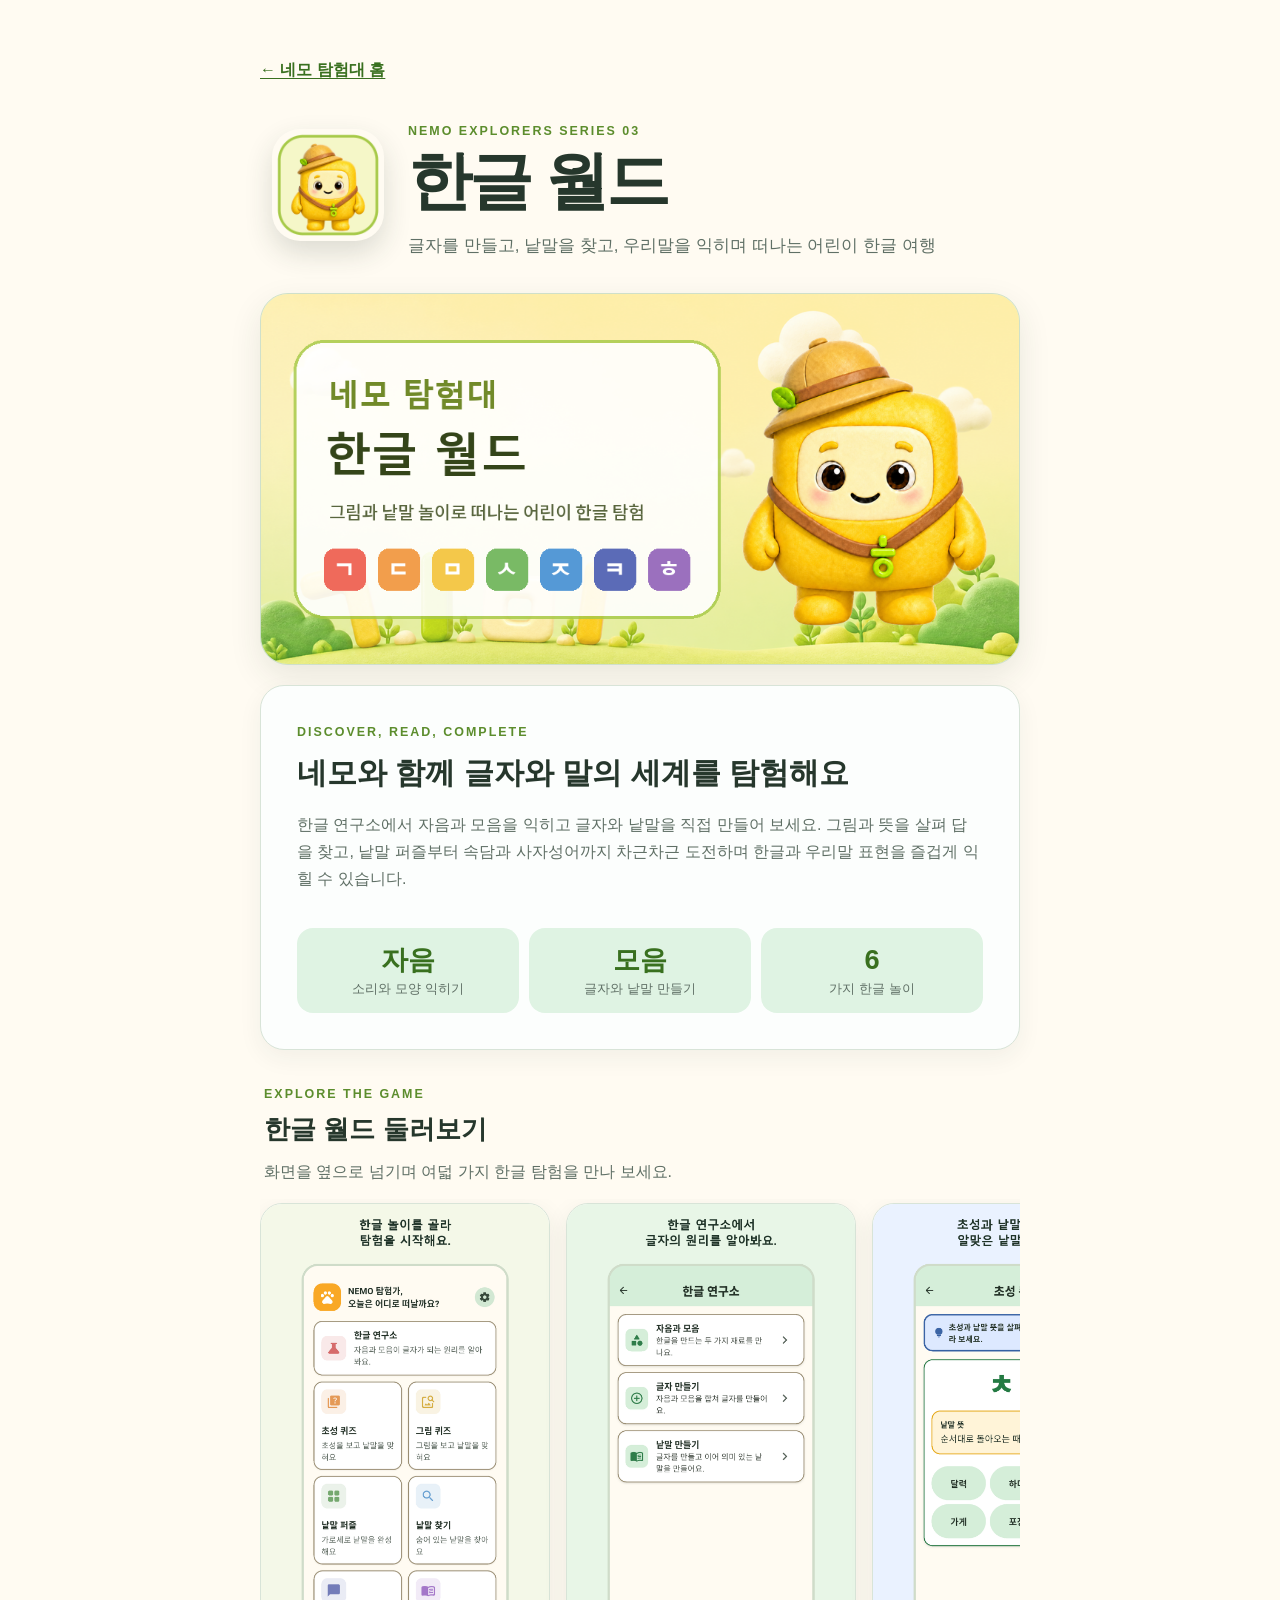
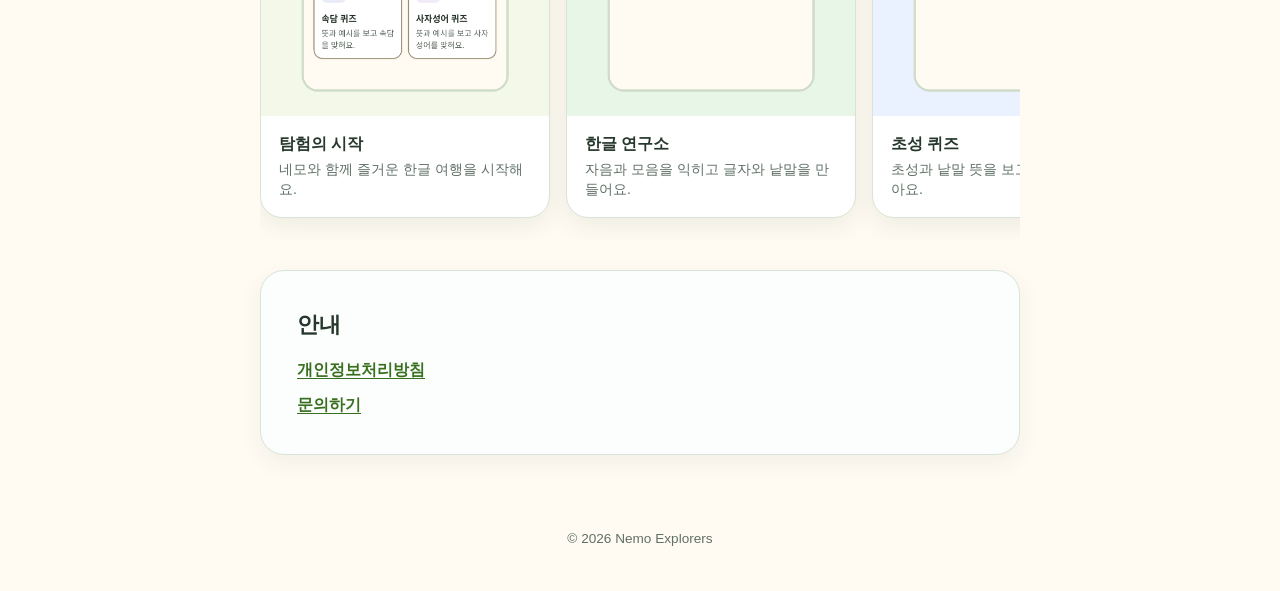
==== hangeul-world/index.html @ b6f141a6 "Add Hangeul World page" ====
<!doctype html>
<html lang="ko">
<head>
  <meta charset="utf-8">
  <meta name="viewport" content="width=device-width, initial-scale=1">
  <meta name="description" content="그림, 낱말, 퀴즈와 퍼즐을 통해 한글과 우리말 표현을 익히는 어린이 한글 놀이 앱">
  <meta property="og:title" content="한글 월드 | 네모 탐험대">
  <meta property="og:description" content="글자를 만들고, 낱말을 찾고, 우리말을 익히며 떠나는 어린이 한글 여행">
  <meta property="og:image" content="https://nemoexplorers.github.io/hangeul-world/google_play/assets/feature_graphic_1024x500.png">
  <meta property="og:type" content="website">
  <meta property="og:url" content="https://nemoexplorers.github.io/hangeul-world/">
  <meta name="twitter:card" content="summary_large_image">
  <title>한글 월드 | 네모 탐험대</title>
  <link rel="stylesheet" href="../styles.css">
</head>
<body>
  <main class="shell">
    <a class="back" href="../">← 네모 탐험대 홈</a>

    <section class="hero product-hero" aria-labelledby="product-title">
      <img class="product-app-icon" src="google_play/assets/app_icon_512.png" width="512" height="512" alt="한글 월드 앱 아이콘">
      <div>
        <p class="eyebrow">NEMO EXPLORERS SERIES 03</p>
        <h1 id="product-title">한글 월드</h1>
        <p class="lead">글자를 만들고, 낱말을 찾고, 우리말을 익히며 떠나는 어린이 한글 여행</p>
      </div>
    </section>

    <figure class="product-feature">
      <img src="google_play/assets/feature_graphic_1024x500.png" width="1024" height="500" alt="한글과 우리말 놀이를 소개하는 한글 월드 대표 그림" fetchpriority="high">
    </figure>

    <section class="card product-introduction" aria-labelledby="about-title">
      <div>
        <p class="eyebrow">DISCOVER, READ, COMPLETE</p>
        <h2 id="about-title">네모와 함께 글자와 말의 세계를 탐험해요</h2>
        <p>한글 연구소에서 자음과 모음을 익히고 글자와 낱말을 직접 만들어 보세요. 그림과 뜻을 살펴 답을 찾고, 낱말 퍼즐부터 속담과 사자성어까지 차근차근 도전하며 한글과 우리말 표현을 즐겁게 익힐 수 있습니다.</p>
      </div>
      <dl class="product-facts" aria-label="게임 주요 구성">
        <div><dt>자음</dt><dd>소리와 모양 익히기</dd></div>
        <div><dt>모음</dt><dd>글자와 낱말 만들기</dd></div>
        <div><dt>6</dt><dd>가지 한글 놀이</dd></div>
      </dl>
    </section>

    <section class="product-gallery-section" aria-labelledby="gallery-title">
      <div class="section-heading">
        <p class="eyebrow">EXPLORE THE GAME</p>
        <h2 id="gallery-title">한글 월드 둘러보기</h2>
        <p>화면을 옆으로 넘기며 여덟 가지 한글 탐험을 만나 보세요.</p>
      </div>
      <div class="product-gallery" tabindex="0" aria-label="게임 화면 모음">
        <figure class="screenshot-card">
          <img src="google_play/screenshots/01_home.png" width="1080" height="1920" alt="한글 월드 메인 화면" loading="lazy">
          <figcaption><strong>탐험의 시작</strong><span>네모와 함께 즐거운 한글 여행을 시작해요.</span></figcaption>
        </figure>
        <figure class="screenshot-card">
          <img src="google_play/screenshots/02_laboratory.png" width="1080" height="1920" alt="한글 연구소 화면" loading="lazy">
          <figcaption><strong>한글 연구소</strong><span>자음과 모음을 익히고 글자와 낱말을 만들어요.</span></figcaption>
        </figure>
        <figure class="screenshot-card">
          <img src="google_play/screenshots/03_chosung_quiz.png" width="1080" height="1920" alt="초성 퀴즈 화면" loading="lazy">
          <figcaption><strong>초성 퀴즈</strong><span>초성과 낱말 뜻을 보고 알맞은 낱말을 찾아요.</span></figcaption>
        </figure>
        <figure class="screenshot-card">
          <img src="google_play/screenshots/04_picture_quiz.png" width="1080" height="1920" alt="그림 퀴즈 화면" loading="lazy">
          <figcaption><strong>그림 퀴즈</strong><span>그림을 자세히 살펴보고 알맞은 낱말을 맞혀요.</span></figcaption>
        </figure>
        <figure class="screenshot-card">
          <img src="google_play/screenshots/05_word_puzzle.png" width="1080" height="1920" alt="낱말 퍼즐 화면" loading="lazy">
          <figcaption><strong>낱말 퍼즐</strong><span>가로와 세로 낱말의 뜻을 보고 글자를 채워요.</span></figcaption>
        </figure>
        <figure class="screenshot-card">
          <img src="google_play/screenshots/06_word_find.png" width="1080" height="1920" alt="낱말 찾기 화면" loading="lazy">
          <figcaption><strong>낱말 찾기</strong><span>4×4 글자판에 숨어 있는 낱말을 찾아요.</span></figcaption>
        </figure>
        <figure class="screenshot-card">
          <img src="google_play/screenshots/07_proverb_quiz.png" width="1080" height="1920" alt="속담 퀴즈 화면" loading="lazy">
          <figcaption><strong>속담 퀴즈</strong><span>뜻과 예시를 살펴 알맞은 우리말 속담을 골라요.</span></figcaption>
        </figure>
        <figure class="screenshot-card">
          <img src="google_play/screenshots/08_idiom_quiz.png" width="1080" height="1920" alt="사자성어 퀴즈 화면" loading="lazy">
          <figcaption><strong>사자성어 퀴즈</strong><span>뜻과 예시를 읽고 알맞은 사자성어를 찾아요.</span></figcaption>
        </figure>
      </div>
    </section>

    <section class="card links" aria-labelledby="product-info-title">
      <h2 id="product-info-title">안내</h2>
      <a href="../privacy/">개인정보처리방침</a>
      <a href="mailto:nemoexplorers.official@gmail.com">문의하기</a>
    </section>
  </main>
  <footer>© 2026 Nemo Explorers</footer>
</body>
</html>
---- styles.css ----
:root {
  color-scheme: light;
  --ink: #26372c;
  --muted: #607066;
  --green: #82bd3f;
  --mint: #dff3e3;
  --cream: #fffbf2;
  --line: #d8e4d8;
  --white: #ffffff;
}

* { box-sizing: border-box; }

body {
  margin: 0;
  color: var(--ink);
  background: var(--cream);
  font-family: -apple-system, BlinkMacSystemFont, "Segoe UI", "Noto Sans KR", sans-serif;
  line-height: 1.7;
}

.shell {
  width: min(760px, calc(100% - 32px));
  margin: 0 auto;
  padding: 56px 0 36px;
}

.hero { text-align: center; padding: 28px 12px 44px; }
.eyebrow { margin: 12px 0 4px; color: #5c8d2d; font-size: .78rem; font-weight: 800; letter-spacing: .16em; }
h1 { margin: 0; font-size: clamp(2.25rem, 8vw, 4rem); line-height: 1.12; letter-spacing: -.045em; }
h1 small { font-size: .48em; font-weight: 650; letter-spacing: -.02em; }
.lead { max-width: 560px; margin: 22px auto 0; color: var(--muted); font-size: 1.06rem; }

.mark {
  display: grid;
  grid-template-columns: repeat(2, 30px);
  grid-template-rows: repeat(2, 30px);
  justify-content: center;
  gap: 4px;
}
.mark span { display: block; border-radius: 7px; background: var(--green); box-shadow: inset 0 -3px 0 #6ca42f; }
.mark span:first-child { grid-column: 1 / 3; width: 30px; justify-self: center; }

.card {
  margin: 16px 0;
  padding: clamp(22px, 5vw, 36px);
  border: 1px solid var(--line);
  border-radius: 24px;
  background: color-mix(in srgb, var(--white) 92%, var(--mint));
  box-shadow: 0 8px 24px rgba(38, 55, 44, .06);
}

h2 { margin: 0 0 12px; font-size: 1.35rem; }
h3 { margin: 30px 0 8px; font-size: 1.08rem; }
p { margin: 8px 0; }
ul { padding-left: 22px; }
a { color: #39701f; font-weight: 700; text-underline-offset: 3px; }
.links { display: grid; gap: 8px; }
.links h2 { margin-bottom: 4px; }

.introduction { position: relative; overflow: hidden; }
.introduction::after {
  content: "";
  position: absolute;
  width: 150px;
  height: 150px;
  right: -64px;
  bottom: -76px;
  border-radius: 36px;
  background: var(--mint);
  transform: rotate(18deg);
  z-index: 0;
}
.introduction > * { position: relative; z-index: 1; }
.introduction .eyebrow { margin: 0 0 4px; }
.introduction h2 { font-size: clamp(1.45rem, 5vw, 1.9rem); }
.introduction p:not(.eyebrow) { max-width: 650px; color: var(--muted); }
.introduction p + p { margin-top: 16px; }

.section-heading { margin: 10px 4px 14px; }
.section-heading .eyebrow { margin-bottom: 2px; }
.section-heading h2 { margin: 0; font-size: 1.65rem; }

.series-card {
  display: grid;
  grid-template-columns: 112px 1fr;
  gap: clamp(20px, 5vw, 36px);
  align-items: center;
  margin: 0 0 24px;
  padding: clamp(24px, 6vw, 42px);
  color: inherit;
  text-decoration: none;
  border: 1px solid #cfe0ca;
  border-radius: 28px;
  background: linear-gradient(135deg, #f5fff1, #e4f4df);
  box-shadow: 0 10px 30px rgba(38, 55, 44, .08);
  transition: transform .18s ease, box-shadow .18s ease;
}
.series-card:hover { transform: translateY(-3px); box-shadow: 0 14px 34px rgba(38, 55, 44, .12); }
.series-copy h3 { margin: 2px 0 8px; font-size: clamp(1.55rem, 5vw, 2.1rem); }
.series-copy p { color: var(--muted); }
.series-label { margin: 0 !important; color: #5c8d2d !important; font-size: .82rem; font-weight: 800; }
.series-link { display: inline-block; margin-top: 10px; color: #39701f; font-weight: 800; }

.series-icon {
  display: grid;
  grid-template-columns: repeat(3, 30px);
  grid-template-rows: repeat(2, 30px);
  gap: 5px;
  justify-content: center;
}
.series-icon span { border-radius: 7px; background: #74b6e8; box-shadow: inset 0 -3px 0 #5799cb; }
.series-icon span:first-child { grid-column: 2; }
.series-icon span:nth-child(2) { grid-row: 2; grid-column: 1; }
.series-icon span:nth-child(3) { grid-row: 2; grid-column: 2; }
.series-icon span:nth-child(4) { grid-row: 2; grid-column: 3; }
.series-app-icon {
  display: block;
  width: 96px;
  height: 96px;
  justify-self: center;
  border-radius: 25%;
  box-shadow: 0 8px 20px rgba(38, 55, 44, .14);
}
.series-icon-large { grid-template-columns: repeat(3, 36px); grid-template-rows: repeat(2, 36px); gap: 6px; }
.product-hero {
  display: grid;
  grid-template-columns: 112px 1fr;
  gap: 24px;
  align-items: center;
  padding: 8px 12px 32px;
  text-align: left;
}
.product-hero .lead { margin: 14px 0 0; }
.product-app-icon {
  display: block;
  width: 112px;
  height: 112px;
  border-radius: 25%;
  box-shadow: 0 12px 28px rgba(38, 55, 44, .16);
}

.product-feature {
  margin: 0 0 20px;
  overflow: hidden;
  border: 1px solid #cfe0ca;
  border-radius: 28px;
  background: var(--mint);
  box-shadow: 0 12px 32px rgba(38, 55, 44, .1);
}
.product-feature img { display: block; width: 100%; height: auto; }

.product-introduction { display: grid; gap: 28px; }
.product-introduction .eyebrow { margin-top: 0; }
.product-introduction h2 { font-size: clamp(1.45rem, 5vw, 1.9rem); }
.product-introduction > div > p:last-child { color: var(--muted); }
.product-facts {
  display: grid;
  grid-template-columns: repeat(3, 1fr);
  gap: 10px;
  margin: 0;
}
.product-facts div {
  padding: 16px 8px;
  border-radius: 16px;
  background: var(--mint);
  text-align: center;
}
.product-facts dt { color: #39701f; font-size: 1.7rem; font-weight: 850; line-height: 1.15; }
.product-facts dd { margin: 4px 0 0; color: var(--muted); font-size: .8rem; line-height: 1.35; }

.product-gallery-section { margin: 34px 0 30px; }
.product-gallery-section .section-heading p:last-child { margin-top: 6px; color: var(--muted); }
.product-gallery {
  display: grid;
  grid-auto-flow: column;
  grid-auto-columns: 290px;
  gap: 16px;
  margin: 0;
  padding: 4px 2px 22px;
  overflow-x: auto;
  overscroll-behavior-inline: contain;
  scroll-snap-type: inline mandatory;
  scrollbar-color: #a8c99a transparent;
}
.product-gallery:focus-visible { outline: 3px solid rgba(92, 141, 45, .35); outline-offset: 4px; }
.screenshot-card {
  margin: 0;
  overflow: hidden;
  border: 1px solid var(--line);
  border-radius: 22px;
  background: var(--white);
  box-shadow: 0 8px 24px rgba(38, 55, 44, .08);
  scroll-snap-align: start;
}
.screenshot-card img { display: block; width: 100%; height: auto; background: #eef6ec; }
.screenshot-card figcaption { display: grid; gap: 3px; padding: 16px 18px 18px; line-height: 1.45; }
.screenshot-card figcaption strong { color: var(--ink); font-size: 1rem; }
.screenshot-card figcaption span { color: var(--muted); font-size: .88rem; }

.policy-header { padding-bottom: 12px; border-bottom: 1px solid var(--line); }
.policy-header h1 { font-size: clamp(2rem, 7vw, 3.2rem); }
.meta { color: var(--muted); font-size: .92rem; }
.notice { margin: 18px 0; padding: 14px 16px; border-radius: 14px; background: var(--mint); }
.back { display: inline-block; margin-bottom: 18px; }

footer { padding: 20px 16px 40px; color: var(--muted); text-align: center; font-size: .85rem; }

@media (max-width: 480px) {
  .shell { width: min(100% - 20px, 760px); padding-top: 28px; }
  .hero { padding-bottom: 28px; }
  .card { border-radius: 18px; }
  .series-card { grid-template-columns: 1fr; text-align: center; border-radius: 20px; }
  .product-hero { grid-template-columns: 82px 1fr; gap: 16px; padding-inline: 6px; }
  .product-app-icon { width: 82px; height: 82px; }
  .product-hero h1 { font-size: clamp(2rem, 11vw, 3rem); }
  .product-hero .lead { font-size: .94rem; }
  .product-feature { border-radius: 18px; }
  .product-facts { gap: 6px; }
  .product-facts div { padding: 13px 4px; }
  .product-facts dt { font-size: 1.45rem; }
  .product-gallery { grid-auto-columns: min(78vw, 290px); }
}
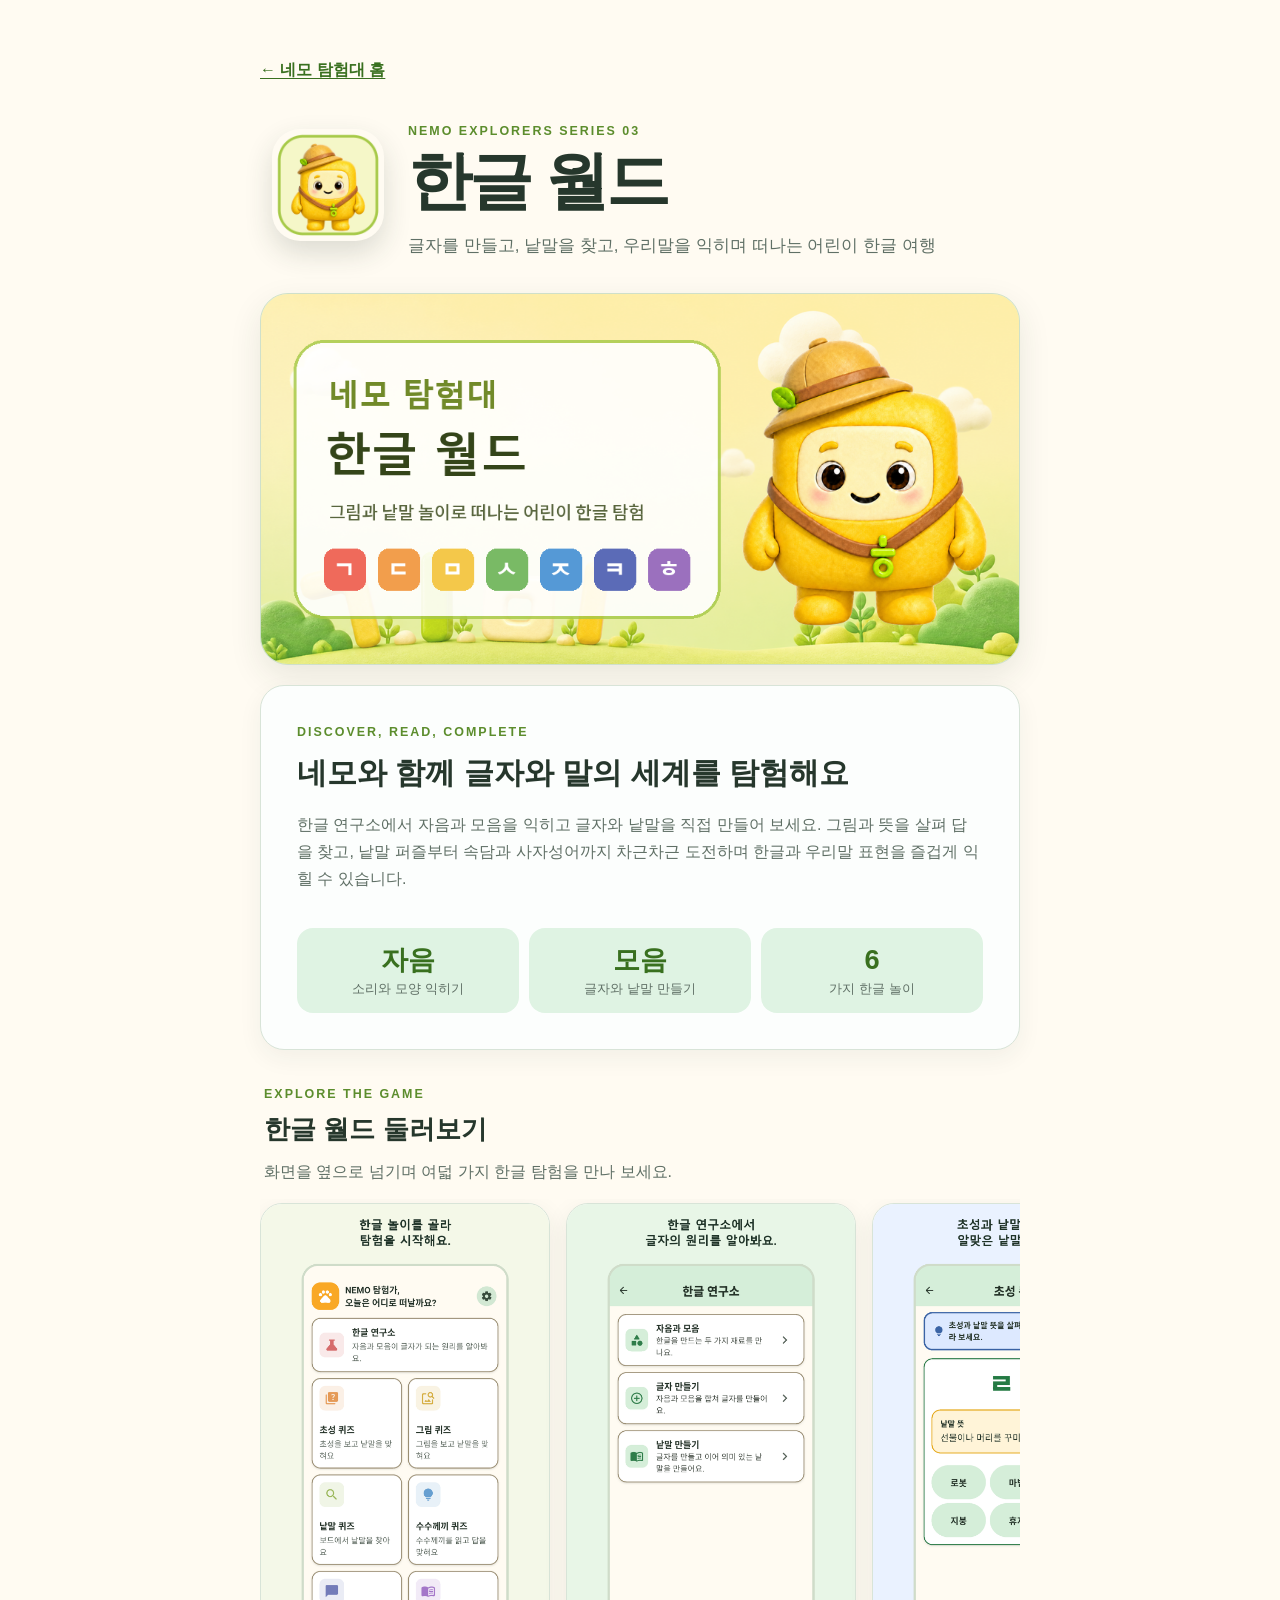
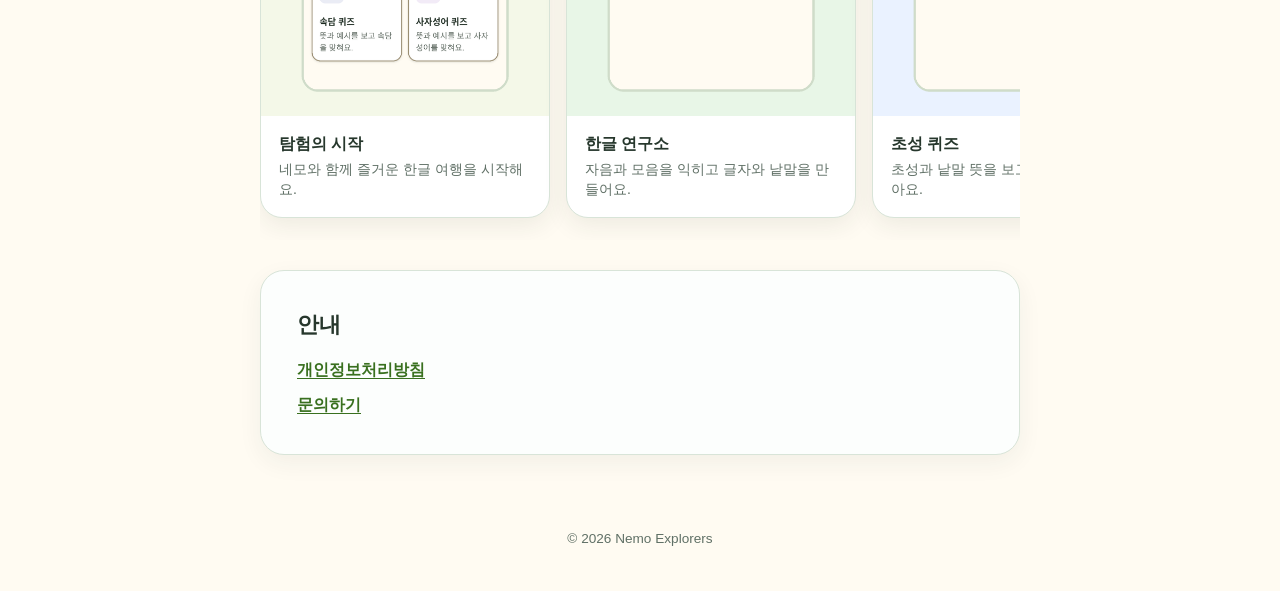
==== commit d1052aac: "Update Hangeul World assets and page" ====
--- a/hangeul-world/index.html
+++ b/hangeul-world/index.html
@@ -67,12 +67,12 @@
           <figcaption><strong>그림 퀴즈</strong><span>그림을 자세히 살펴보고 알맞은 낱말을 맞혀요.</span></figcaption>
         </figure>
         <figure class="screenshot-card">
-          <img src="google_play/screenshots/05_word_puzzle.png" width="1080" height="1920" alt="낱말 퍼즐 화면" loading="lazy">
-          <figcaption><strong>낱말 퍼즐</strong><span>가로와 세로 낱말의 뜻을 보고 글자를 채워요.</span></figcaption>
+          <img src="google_play/screenshots/05_word_quiz.png" width="1080" height="1920" alt="낱말 퀴즈 화면" loading="lazy">
+          <figcaption><strong>낱말 퀴즈</strong><span>이웃한 글자를 순서대로 이어 숨어 있는 낱말을 찾아요.</span></figcaption>
         </figure>
         <figure class="screenshot-card">
-          <img src="google_play/screenshots/06_word_find.png" width="1080" height="1920" alt="낱말 찾기 화면" loading="lazy">
-          <figcaption><strong>낱말 찾기</strong><span>4×4 글자판에 숨어 있는 낱말을 찾아요.</span></figcaption>
+          <img src="google_play/screenshots/06_riddle_quiz.png" width="1080" height="1920" alt="수수께끼 퀴즈 화면" loading="lazy">
+          <figcaption><strong>수수께끼 퀴즈</strong><span>재미있는 수수께끼를 읽고 알맞은 답을 골라요.</span></figcaption>
         </figure>
         <figure class="screenshot-card">
           <img src="google_play/screenshots/07_proverb_quiz.png" width="1080" height="1920" alt="속담 퀴즈 화면" loading="lazy">
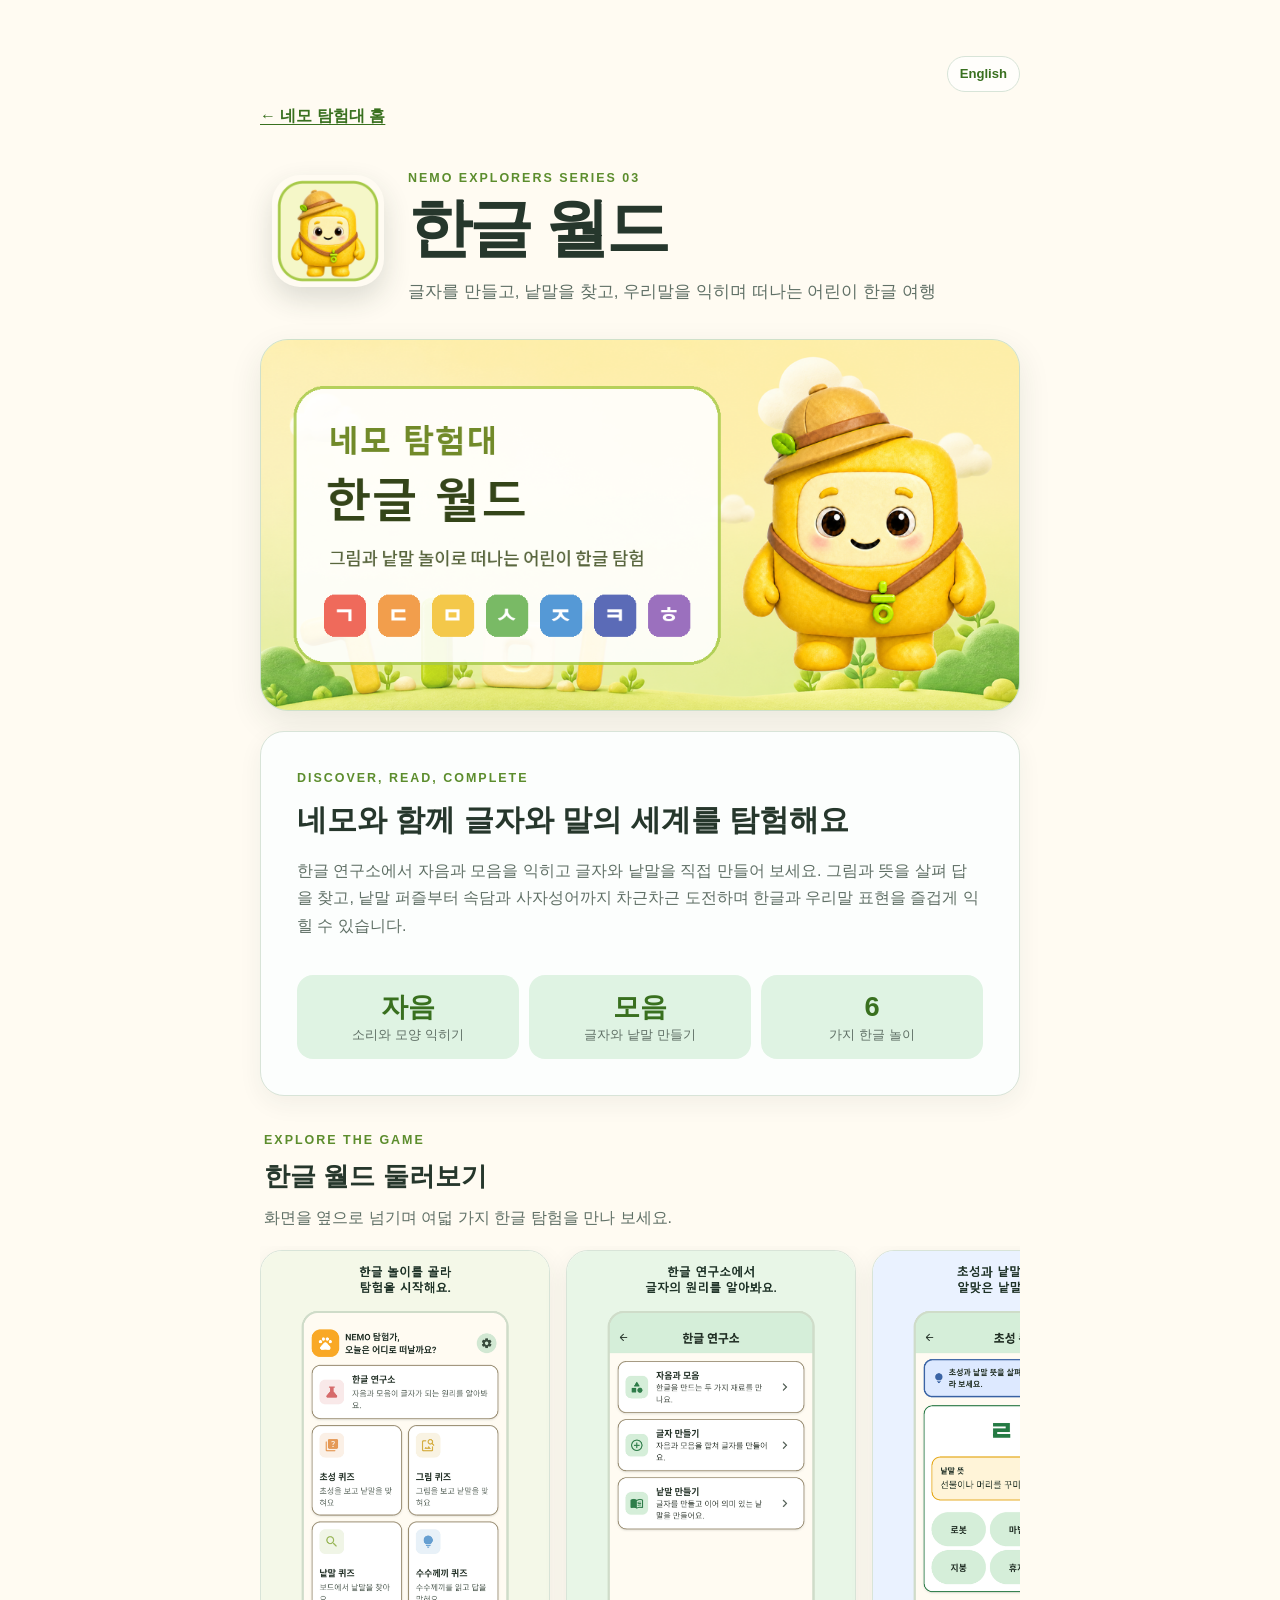
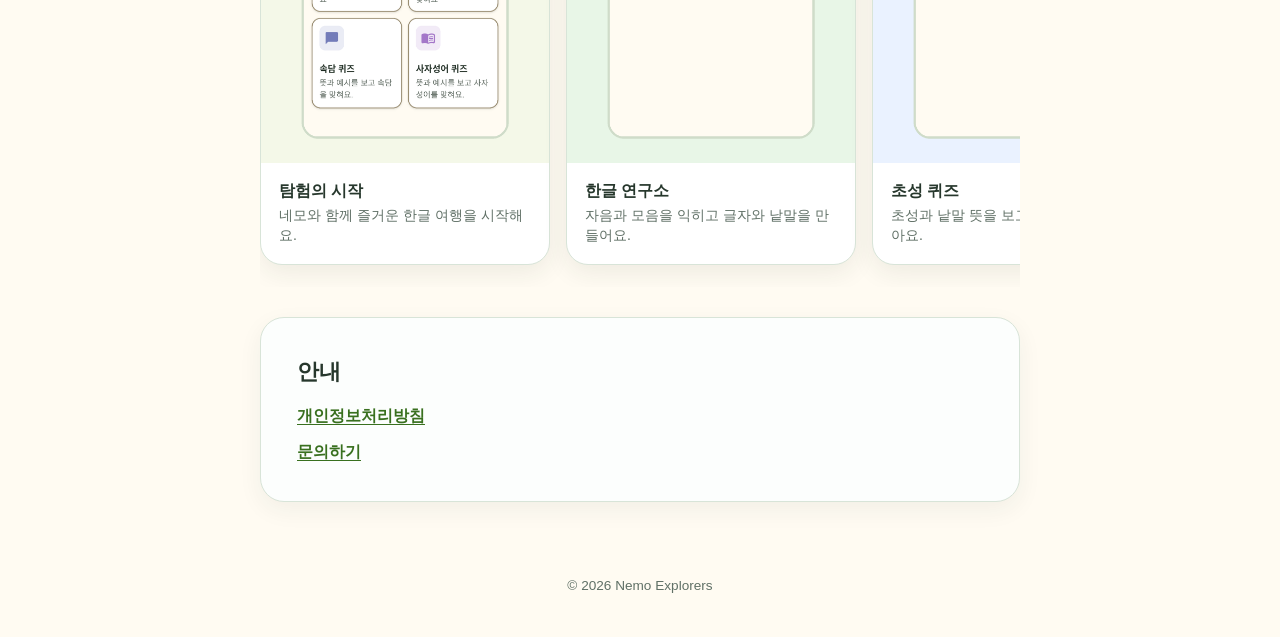
==== commit eb351460: "Add English website pages" ====
--- a/hangeul-world/index.html
+++ b/hangeul-world/index.html
@@ -10,11 +10,16 @@
   <meta property="og:type" content="website">
   <meta property="og:url" content="https://nemoexplorers.github.io/hangeul-world/">
   <meta name="twitter:card" content="summary_large_image">
+  <link rel="canonical" href="https://nemoexplorers.github.io/hangeul-world/">
+  <link rel="alternate" hreflang="ko" href="https://nemoexplorers.github.io/hangeul-world/">
+  <link rel="alternate" hreflang="en" href="https://nemoexplorers.github.io/en/hangeul-world/">
+  <link rel="alternate" hreflang="x-default" href="https://nemoexplorers.github.io/hangeul-world/">
   <title>한글 월드 | 네모 탐험대</title>
   <link rel="stylesheet" href="../styles.css">
 </head>
 <body>
   <main class="shell">
+    <a class="language-switch" href="../en/hangeul-world/" hreflang="en" lang="en">English</a>
     <a class="back" href="../">← 네모 탐험대 홈</a>
 
     <section class="hero product-hero" aria-labelledby="product-title">
--- a/styles.css
+++ b/styles.css
@@ -25,6 +25,17 @@
   padding: 56px 0 36px;
 }
 
+.language-switch {
+  display: block;
+  width: fit-content;
+  margin: 0 0 10px auto;
+  padding: 6px 12px;
+  border: 1px solid var(--line);
+  border-radius: 999px;
+  background: rgba(255, 255, 255, .72);
+  font-size: .82rem;
+  text-decoration: none;
+}
 .hero { text-align: center; padding: 28px 12px 44px; }
 .eyebrow { margin: 12px 0 4px; color: #5c8d2d; font-size: .78rem; font-weight: 800; letter-spacing: .16em; }
 h1 { margin: 0; font-size: clamp(2.25rem, 8vw, 4rem); line-height: 1.12; letter-spacing: -.045em; }
